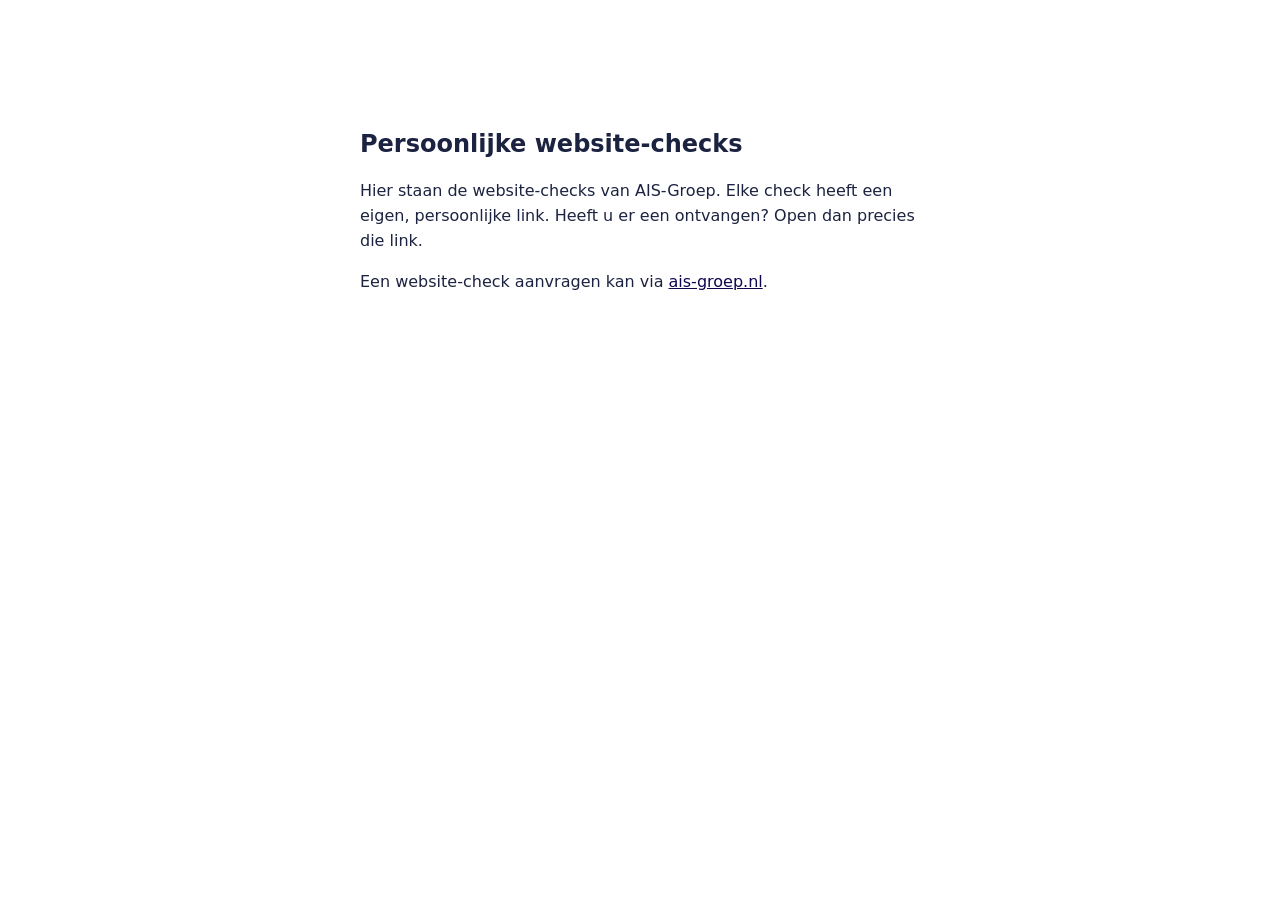
==== index.html @ 1b463dd6 "Rapportsite voor website-checks: versleutelde klantpagina's, alleen leesbaar met de persoonlijke lin" ====
<!doctype html>
<html lang="nl">
<head>
<meta charset="utf-8">
<meta name="viewport" content="width=device-width, initial-scale=1">
<meta name="robots" content="noindex, nofollow">
<title>Website-check · AIS-Groep</title>
<style>body { font-family: system-ui, -apple-system, sans-serif; color: #1C2340; background: #fff; } main { max-width: 560px; margin: 14vh auto; padding: 0 16px; line-height: 1.55; } a { color: #0D074F; }</style>
</head>
<body>
<main>
<h1 style="font-size:24px;margin:0 0 8px">Persoonlijke website-checks</h1>
<p>Hier staan de website-checks van AIS-Groep. Elke check heeft een eigen, persoonlijke link. Heeft u er een ontvangen? Open dan precies die link.</p>
<p>Een website-check aanvragen kan via <a href="https://www.ais-groep.nl/contact">ais-groep.nl</a>.</p>
</main>
</body>
</html>
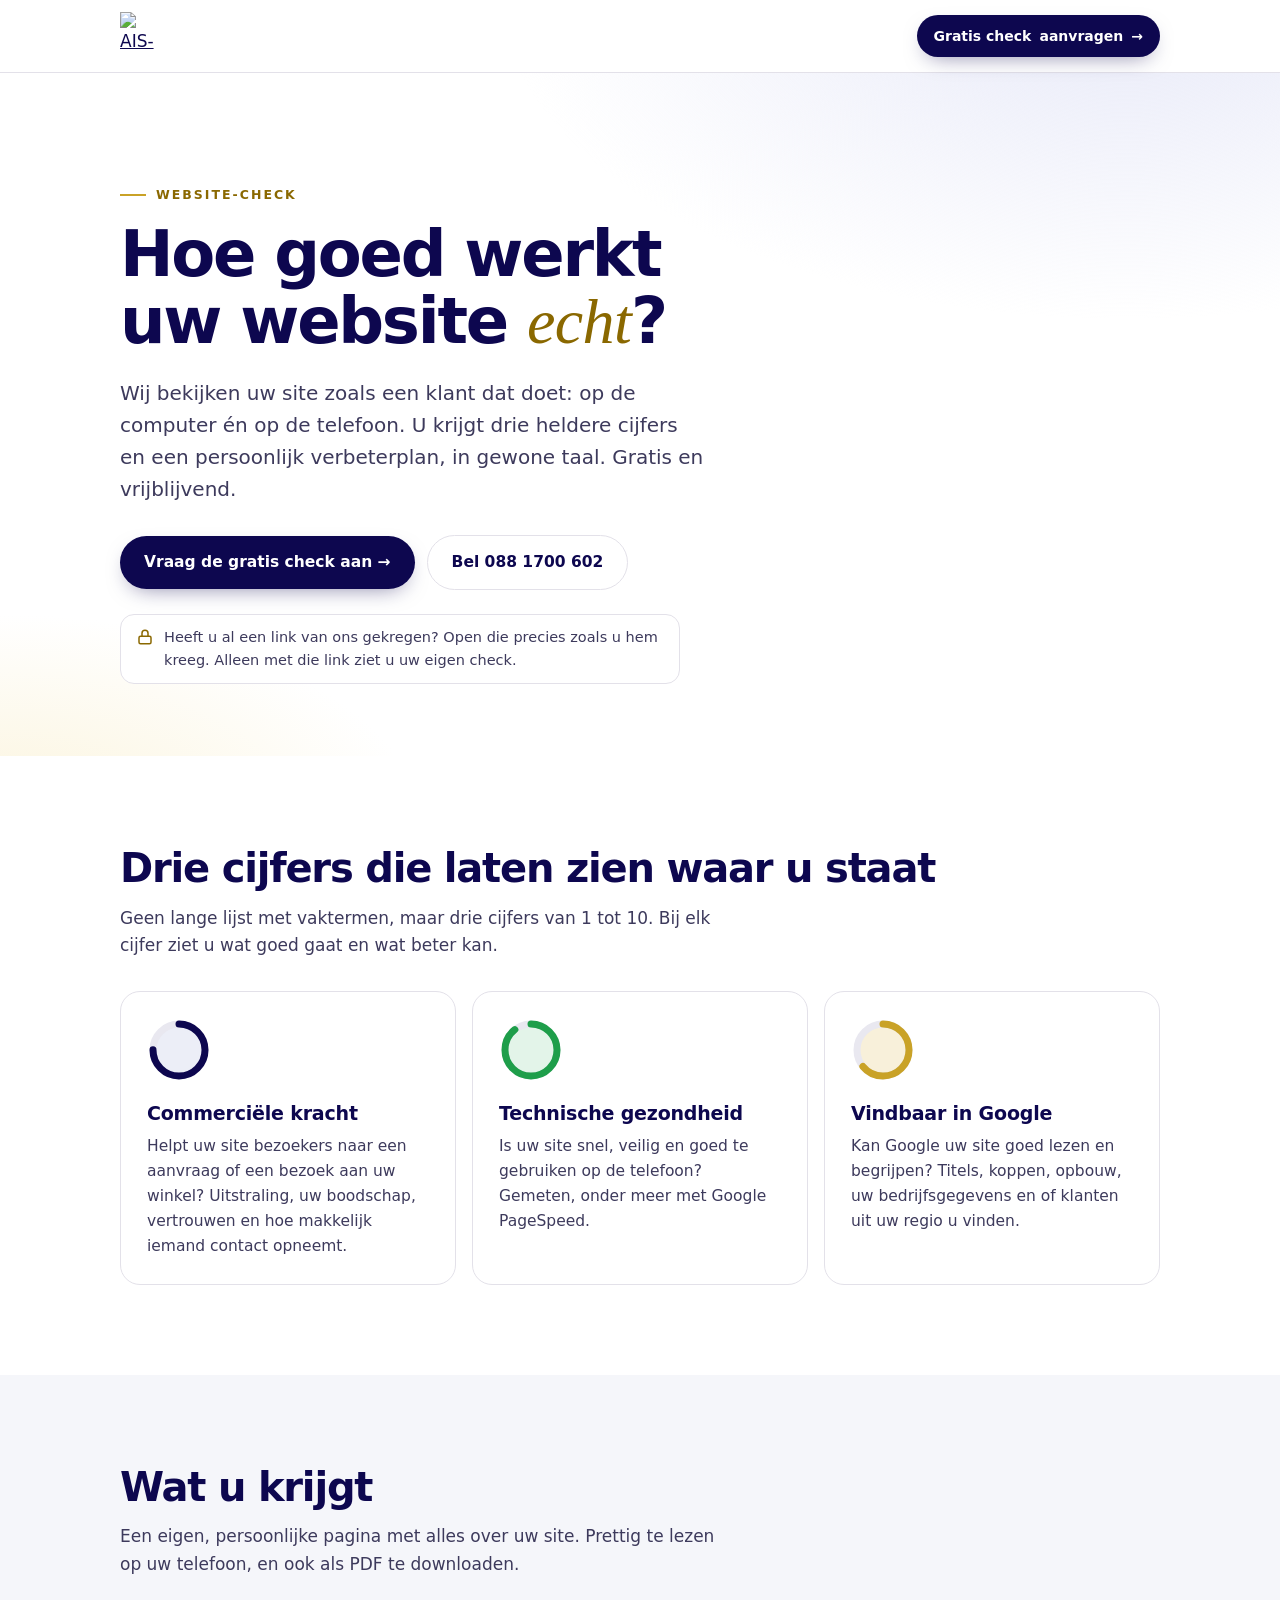
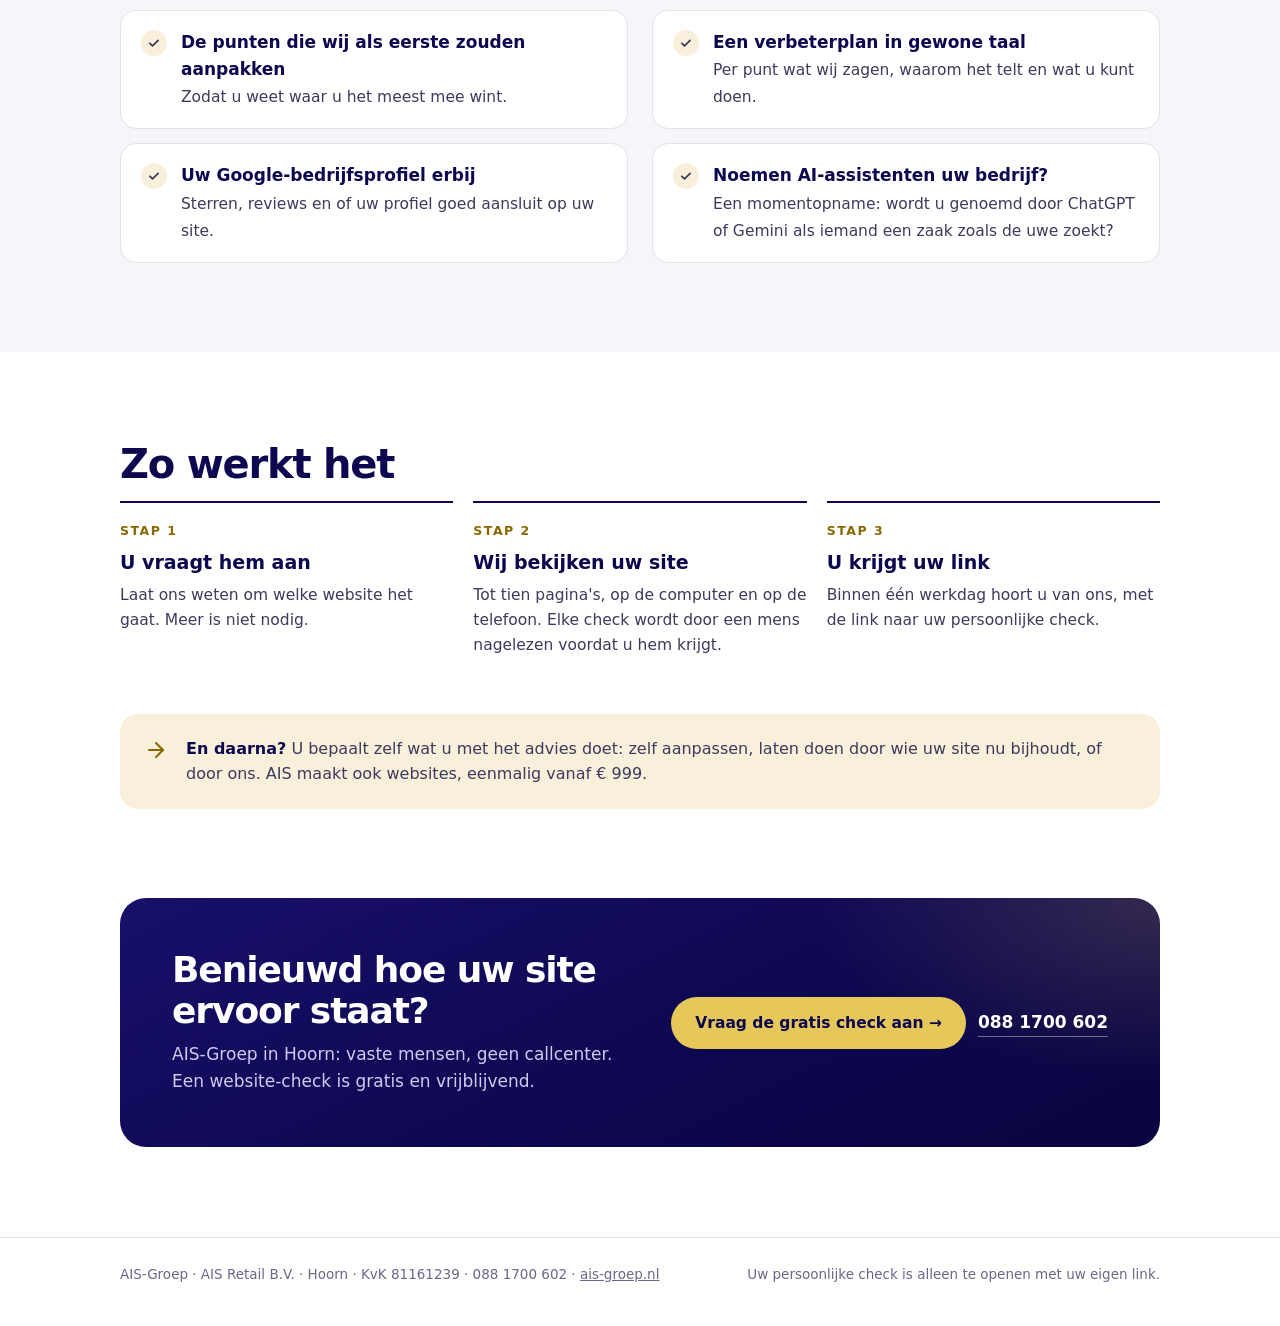
==== commit 8c0b85e1: "Klantpagina kijkt bij openen of hij offline is gehaald (intreklijst) Co-Authored-By: Claude Opus 5.5" ====
--- a/index.html
+++ b/index.html
@@ -4,14 +4,165 @@
 <meta charset="utf-8">
 <meta name="viewport" content="width=device-width, initial-scale=1">
 <meta name="robots" content="noindex, nofollow">
+<meta name="color-scheme" content="light">
 <title>Website-check · AIS-Groep</title>
-<style>body { font-family: system-ui, -apple-system, sans-serif; color: #1C2340; background: #fff; } main { max-width: 560px; margin: 14vh auto; padding: 0 16px; line-height: 1.55; } a { color: #0D074F; }</style>
+<meta name="description" content="Gratis website-check van AIS-Groep: drie heldere cijfers en een persoonlijk verbeterplan voor uw website.">
+<link rel="icon" href="/assets/ais-logo.png" type="image/png">
+<link rel="preload" href="/assets/onest-latin.woff2" as="font" type="font/woff2" crossorigin>
+<!-- Aanvraagknoppen wijzen nu naar de contactpagina van de huidige site. Staat de nieuwe AIS-site live, verander dan alle
+     links met class="aanvraag" naar https://www.ais-groep.nl/website-laten-maken/?check#contact-website (opent het formulier met de check gekozen). -->
+<style>
+@font-face { font-family: 'Onest'; src: url(/assets/onest-latin.woff2) format('woff2'); font-weight: 400 800; font-display: swap; }
+@font-face { font-family: 'Instrument Serif'; src: url(/assets/instrument-serif-italic-latin.woff2) format('woff2'); font-style: italic; font-weight: 400; font-display: swap; }
+:root { --navy: #0d074f; --navy-2: #17106a; --ink: #15123a; --ink-2: #3d3a5c; --muted: #6b6889; --line: #e3e1e9; --papier: #f5f6fa;
+  --goud: #c9a227; --goud-licht: #e6c85a; --goud-tekst: #8a6800; --goud-zacht: #f8f0da; --goed: #1e9e4a; --beter: #c98a00; }
+* { box-sizing: border-box; margin: 0; padding: 0; }
+html { -webkit-text-size-adjust: 100%; }
+body { font-family: 'Onest', system-ui, -apple-system, sans-serif; color: var(--ink); background: #fff; line-height: 1.6; font-size: 17px; -webkit-font-smoothing: antialiased; }
+a { color: var(--navy); }
+.wrap { max-width: 1080px; margin: 0 auto; padding: 0 20px; }
+header { position: sticky; top: 0; z-index: 5; background: rgba(255,255,255,.9); -webkit-backdrop-filter: blur(10px); backdrop-filter: blur(10px); border-bottom: 1px solid var(--line); }
+header .wrap { display: flex; align-items: center; justify-content: space-between; height: 72px; gap: 12px; }
+header img { height: 48px; width: auto; display: block; }
+.btn { display: inline-flex; align-items: center; gap: 8px; border-radius: 999px; padding: 14px 24px; font-weight: 650; font-size: 15.5px; text-decoration: none; transition: transform .2s ease, box-shadow .2s ease, background .2s ease; }
+.btn:hover { transform: translateY(-1px); }
+.btn-navy { background: var(--navy); color: #fff; box-shadow: 0 8px 22px -10px rgba(13,7,79,.55); }
+.btn-licht { background: #fff; color: var(--navy); border: 1px solid var(--line); }
+.btn-goud { background: var(--goud-licht); color: var(--navy); }
+header .btn { padding: 10px 17px; font-size: 14px; white-space: nowrap; }
+.hero { padding: clamp(56px, 9vw, 104px) 0 clamp(44px, 6vw, 72px); background: radial-gradient(900px 480px at 88% -90px, #e7e9f8, transparent 70%), radial-gradient(600px 300px at 0% 110%, #fbf4dc, transparent 70%); }
+.tag { display: inline-flex; align-items: center; gap: 10px; font-size: 12.5px; font-weight: 650; letter-spacing: .16em; text-transform: uppercase; color: var(--goud-tekst); margin-bottom: 16px; }
+.tag::before { content: ""; width: 26px; height: 2px; background: var(--goud); }
+h1 { font-size: clamp(38px, 6.2vw, 64px); line-height: 1.04; letter-spacing: -.035em; max-width: 14ch; font-weight: 750; color: var(--navy); }
+h1 em { font-family: 'Instrument Serif', Georgia, serif; font-style: italic; font-weight: 400; letter-spacing: -.01em; color: var(--goud-tekst); }
+.lead { font-size: clamp(17px, 2vw, 20px); color: var(--ink-2); max-width: 46ch; margin: 22px 0 30px; }
+.acties { display: flex; gap: 12px; flex-wrap: wrap; align-items: center; }
+.link-noot { margin-top: 24px; display: inline-flex; gap: 10px; align-items: flex-start; background: #fff; border: 1px solid var(--line); border-radius: 14px; padding: 11px 15px; font-size: 14.5px; color: var(--ink-2); max-width: 560px; }
+.link-noot svg { flex: none; width: 18px; height: 18px; margin-top: 2px; color: var(--goud-tekst); }
+section { padding: clamp(52px, 7vw, 92px) 0; }
+h2 { font-size: clamp(28px, 4vw, 40px); letter-spacing: -.03em; line-height: 1.12; margin-bottom: 14px; color: var(--navy); font-weight: 720; }
+.sub { color: var(--ink-2); max-width: 56ch; margin-bottom: 32px; }
+.drie { display: grid; grid-template-columns: repeat(3, 1fr); gap: 16px; }
+.cijfer { border: 1px solid var(--line); border-radius: 20px; padding: 26px; background: #fff; }
+.cijfer svg { width: 64px; height: 64px; display: block; margin-bottom: 16px; }
+.cijfer h3 { font-size: 19px; letter-spacing: -.01em; margin-bottom: 6px; color: var(--navy); }
+.cijfer p { color: var(--ink-2); font-size: 15.5px; }
+.papier { background: var(--papier); }
+.krijg { display: grid; grid-template-columns: 1fr 1fr; gap: 14px 24px; list-style: none; }
+.krijg li { display: flex; gap: 14px; align-items: flex-start; background: #fff; border-radius: 16px; padding: 18px 20px; border: 1px solid var(--line); }
+.krijg li b { display: block; color: var(--navy); }
+.krijg li span { color: var(--ink-2); font-size: 15.5px; }
+.vink { flex: none; width: 26px; height: 26px; border-radius: 50%; background: var(--goud-zacht); color: var(--goud-tekst); display: grid; place-items: center; margin-top: 1px; }
+.vink svg { width: 14px; height: 14px; }
+.stappen { display: grid; grid-template-columns: repeat(3, 1fr); gap: 20px; }
+.stap { border-top: 2px solid var(--navy); padding-top: 18px; }
+.stap small { display: block; font-size: 12.5px; font-weight: 650; letter-spacing: .12em; color: var(--goud-tekst); text-transform: uppercase; margin-bottom: 6px; }
+.stap h3 { font-size: 19px; margin-bottom: 6px; color: var(--navy); }
+.stap p { color: var(--ink-2); font-size: 15.5px; }
+.daarna { margin-top: clamp(36px, 5vw, 56px); display: flex; gap: 18px; align-items: flex-start; padding: 22px 24px; border-radius: 18px; background: var(--goud-zacht); color: var(--ink-2); font-size: 16px; }
+.daarna b { color: var(--navy); }
+.daarna svg { flex: none; width: 24px; height: 24px; color: var(--goud-tekst); margin-top: 2px; }
+.slot { display: flex; gap: 26px; align-items: center; justify-content: space-between; background: radial-gradient(500px 260px at 100% 0%, rgba(230,200,90,.18), transparent 70%), linear-gradient(155deg, var(--navy-2), var(--navy) 60%, #0a053f); color: #fff; border-radius: 26px; padding: clamp(28px, 4.5vw, 52px); }
+.slot h2 { color: #fff; font-size: clamp(26px, 3.4vw, 36px); margin-bottom: 10px; }
+.slot p { color: #cfcbef; max-width: 52ch; }
+.slot .acties { flex: none; }
+.slot a.tel { color: #fff; font-weight: 600; text-decoration: none; border-bottom: 1px solid rgba(255,255,255,.4); }
+footer { border-top: 1px solid var(--line); padding: 26px 0 40px; font-size: 13.5px; color: var(--muted); }
+footer .wrap { display: flex; justify-content: space-between; gap: 12px; flex-wrap: wrap; }
+footer a { color: var(--muted); }
+@media (max-width: 860px) {
+  .slot { flex-direction: column; align-items: flex-start; }
+}
+@media (max-width: 760px) {
+  body { font-size: 16px; }
+  .drie, .stappen, .krijg { grid-template-columns: 1fr; }
+  header .wrap { height: 64px; }
+  header img { height: 40px; }
+  header .btn span { display: none; }
+  header .btn { padding: 9px 14px; font-size: 13.5px; }
+  .daarna { flex-direction: column; gap: 10px; }
+}
+@media (prefers-reduced-motion: reduce) { .btn { transition: none; } .btn:hover { transform: none; } }
+</style>
 </head>
 <body>
+<header><div class="wrap">
+  <a href="https://www.ais-groep.nl/"><img src="/assets/ais-logo.png" alt="AIS-Groep" width="283" height="283"></a>
+  <a class="btn btn-navy aanvraag" href="https://www.ais-groep.nl/contact">Gratis check<span> aanvragen</span> →</a>
+</div></header>
+
 <main>
-<h1 style="font-size:24px;margin:0 0 8px">Persoonlijke website-checks</h1>
-<p>Hier staan de website-checks van AIS-Groep. Elke check heeft een eigen, persoonlijke link. Heeft u er een ontvangen? Open dan precies die link.</p>
-<p>Een website-check aanvragen kan via <a href="https://www.ais-groep.nl/contact">ais-groep.nl</a>.</p>
+  <div class="hero"><div class="wrap">
+    <span class="tag">Website-check</span>
+    <h1>Hoe goed werkt uw website <em>echt</em>?</h1>
+    <p class="lead">Wij bekijken uw site zoals een klant dat doet: op de computer én op de telefoon. U krijgt drie heldere cijfers en een persoonlijk verbeterplan, in gewone taal. Gratis en vrijblijvend.</p>
+    <div class="acties">
+      <a class="btn btn-navy aanvraag" href="https://www.ais-groep.nl/contact">Vraag de gratis check aan →</a>
+      <a class="btn btn-licht" href="tel:+31881700602">Bel 088 1700 602</a>
+    </div>
+    <p class="link-noot"><svg viewBox="0 0 24 24" fill="none" stroke="currentColor" stroke-width="2" stroke-linecap="round" stroke-linejoin="round" aria-hidden="true"><rect x="4" y="11" width="16" height="10" rx="2"/><path d="M8 11V7a4 4 0 0 1 8 0v4"/></svg><span>Heeft u al een link van ons gekregen? Open die precies zoals u hem kreeg. Alleen met die link ziet u uw eigen check.</span></p>
+  </div></div>
+
+  <section><div class="wrap">
+    <h2>Drie cijfers die laten zien waar u staat</h2>
+    <p class="sub">Geen lange lijst met vaktermen, maar drie cijfers van 1 tot 10. Bij elk cijfer ziet u wat goed gaat en wat beter kan.</p>
+    <div class="drie">
+      <div class="cijfer">
+        <svg viewBox="0 0 64 64" aria-hidden="true"><circle cx="32" cy="32" r="26" fill="#eceef7" stroke="#e9e8f0" stroke-width="7"/><circle cx="32" cy="32" r="26" fill="none" stroke="#0d074f" stroke-width="7" stroke-linecap="round" stroke-dasharray="122 164" transform="rotate(-90 32 32)"/></svg>
+        <h3>Commerciële kracht</h3>
+        <p>Helpt uw site bezoekers naar een aanvraag of een bezoek aan uw winkel? Uitstraling, uw boodschap, vertrouwen en hoe makkelijk iemand contact opneemt.</p>
+      </div>
+      <div class="cijfer">
+        <svg viewBox="0 0 64 64" aria-hidden="true"><circle cx="32" cy="32" r="26" fill="#e3f4e9" stroke="#e9e8f0" stroke-width="7"/><circle cx="32" cy="32" r="26" fill="none" stroke="#1e9e4a" stroke-width="7" stroke-linecap="round" stroke-dasharray="145 164" transform="rotate(-90 32 32)"/></svg>
+        <h3>Technische gezondheid</h3>
+        <p>Is uw site snel, veilig en goed te gebruiken op de telefoon? Gemeten, onder meer met Google PageSpeed.</p>
+      </div>
+      <div class="cijfer">
+        <svg viewBox="0 0 64 64" aria-hidden="true"><circle cx="32" cy="32" r="26" fill="#f8f0da" stroke="#e9e8f0" stroke-width="7"/><circle cx="32" cy="32" r="26" fill="none" stroke="#c9a227" stroke-width="7" stroke-linecap="round" stroke-dasharray="104 164" transform="rotate(-90 32 32)"/></svg>
+        <h3>Vindbaar in Google</h3>
+        <p>Kan Google uw site goed lezen en begrijpen? Titels, koppen, opbouw, uw bedrijfsgegevens en of klanten uit uw regio u vinden.</p>
+      </div>
+    </div>
+  </div></section>
+
+  <section class="papier"><div class="wrap">
+    <h2>Wat u krijgt</h2>
+    <p class="sub">Een eigen, persoonlijke pagina met alles over uw site. Prettig te lezen op uw telefoon, en ook als PDF te downloaden.</p>
+    <ul class="krijg">
+      <li><span class="vink"><svg viewBox="0 0 24 24" fill="none" stroke="currentColor" stroke-width="3" stroke-linecap="round" stroke-linejoin="round" aria-hidden="true"><path d="M5 12.5l4.5 4.5L19 7.5"/></svg></span><div><b>De punten die wij als eerste zouden aanpakken</b><span>Zodat u weet waar u het meest mee wint.</span></div></li>
+      <li><span class="vink"><svg viewBox="0 0 24 24" fill="none" stroke="currentColor" stroke-width="3" stroke-linecap="round" stroke-linejoin="round" aria-hidden="true"><path d="M5 12.5l4.5 4.5L19 7.5"/></svg></span><div><b>Een verbeterplan in gewone taal</b><span>Per punt wat wij zagen, waarom het telt en wat u kunt doen.</span></div></li>
+      <li><span class="vink"><svg viewBox="0 0 24 24" fill="none" stroke="currentColor" stroke-width="3" stroke-linecap="round" stroke-linejoin="round" aria-hidden="true"><path d="M5 12.5l4.5 4.5L19 7.5"/></svg></span><div><b>Uw Google-bedrijfsprofiel erbij</b><span>Sterren, reviews en of uw profiel goed aansluit op uw site.</span></div></li>
+      <li><span class="vink"><svg viewBox="0 0 24 24" fill="none" stroke="currentColor" stroke-width="3" stroke-linecap="round" stroke-linejoin="round" aria-hidden="true"><path d="M5 12.5l4.5 4.5L19 7.5"/></svg></span><div><b>Noemen AI-assistenten uw bedrijf?</b><span>Een momentopname: wordt u genoemd door ChatGPT of Gemini als iemand een zaak zoals de uwe zoekt?</span></div></li>
+    </ul>
+  </div></section>
+
+  <section><div class="wrap">
+    <h2>Zo werkt het</h2>
+    <div class="stappen">
+      <div class="stap"><small>Stap 1</small><h3>U vraagt hem aan</h3><p>Laat ons weten om welke website het gaat. Meer is niet nodig.</p></div>
+      <div class="stap"><small>Stap 2</small><h3>Wij bekijken uw site</h3><p>Tot tien pagina's, op de computer en op de telefoon. Elke check wordt door een mens nagelezen voordat u hem krijgt.</p></div>
+      <div class="stap"><small>Stap 3</small><h3>U krijgt uw link</h3><p>Binnen één werkdag hoort u van ons, met de link naar uw persoonlijke check.</p></div>
+    </div>
+    <p class="daarna"><svg viewBox="0 0 24 24" fill="none" stroke="currentColor" stroke-width="2" stroke-linecap="round" stroke-linejoin="round" aria-hidden="true"><path d="M5 12h14"/><path d="m12 5 7 7-7 7"/></svg><span><b>En daarna?</b> U bepaalt zelf wat u met het advies doet: zelf aanpassen, laten doen door wie uw site nu bijhoudt, of door ons. AIS maakt ook websites, eenmalig vanaf € 999.</span></p>
+  </div></section>
+
+  <section style="padding-top:0"><div class="wrap">
+    <div class="slot">
+      <div>
+        <h2>Benieuwd hoe uw site ervoor staat?</h2>
+        <p>AIS-Groep in Hoorn: vaste mensen, geen callcenter. Een website-check is gratis en vrijblijvend.</p>
+      </div>
+      <div class="acties">
+        <a class="btn btn-goud aanvraag" href="https://www.ais-groep.nl/contact">Vraag de gratis check aan →</a>
+        <a class="tel" href="tel:+31881700602">088 1700 602</a>
+      </div>
+    </div>
+  </div></section>
 </main>
+
+<footer><div class="wrap">
+  <span>AIS-Groep · AIS Retail B.V. · Hoorn · KvK 81161239 · 088 1700 602 · <a href="https://www.ais-groep.nl/">ais-groep.nl</a></span>
+  <span>Uw persoonlijke check is alleen te openen met uw eigen link.</span>
+</div></footer>
 </body>
 </html>
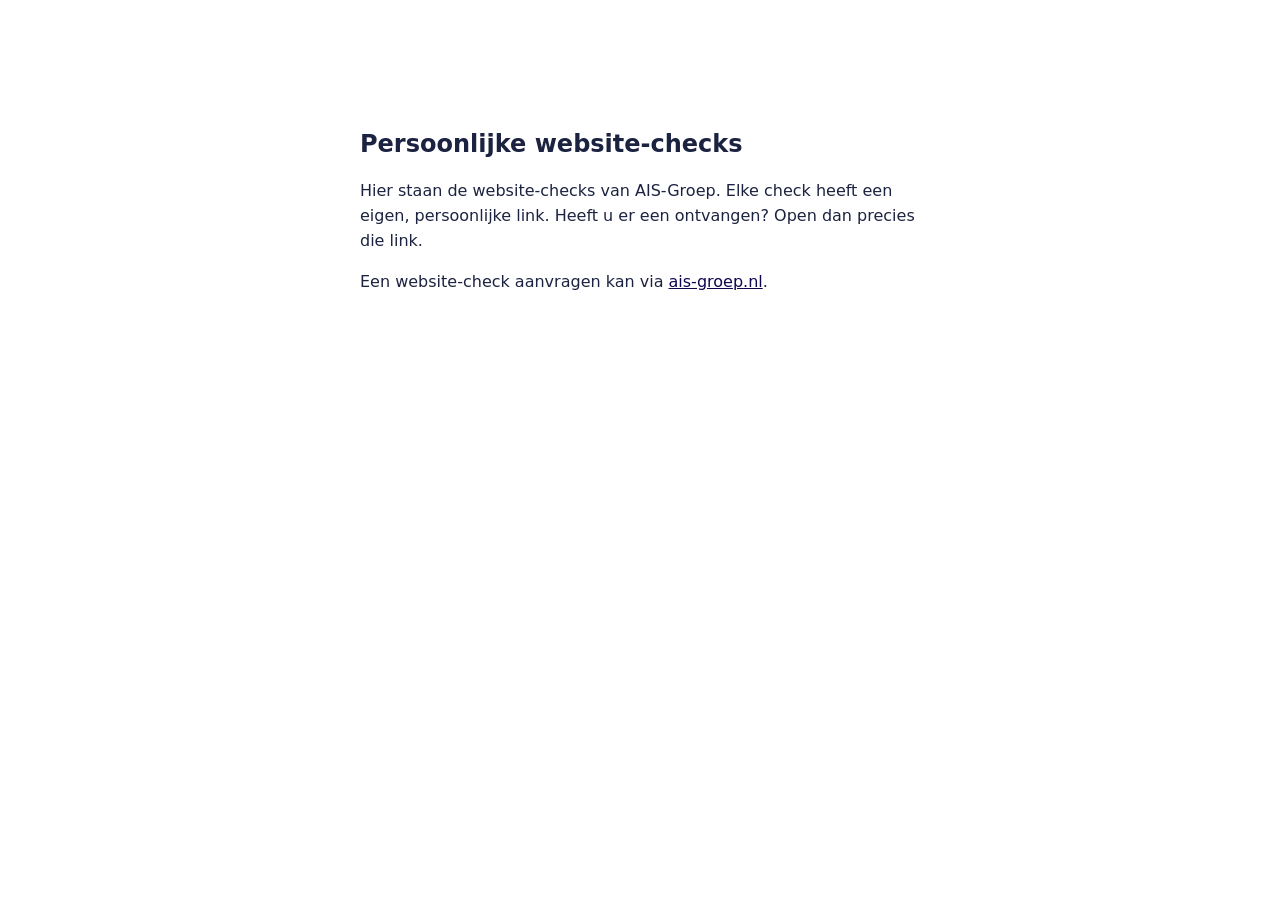
==== commit bbd7f81b: "Beginpagina terug naar de vorige versie: de nieuwe wacht nog op akkoord en was per ongeluk meegekome" ====
--- a/index.html
+++ b/index.html
@@ -4,165 +4,14 @@
 <meta charset="utf-8">
 <meta name="viewport" content="width=device-width, initial-scale=1">
 <meta name="robots" content="noindex, nofollow">
-<meta name="color-scheme" content="light">
 <title>Website-check · AIS-Groep</title>
-<meta name="description" content="Gratis website-check van AIS-Groep: drie heldere cijfers en een persoonlijk verbeterplan voor uw website.">
-<link rel="icon" href="/assets/ais-logo.png" type="image/png">
-<link rel="preload" href="/assets/onest-latin.woff2" as="font" type="font/woff2" crossorigin>
-<!-- Aanvraagknoppen wijzen nu naar de contactpagina van de huidige site. Staat de nieuwe AIS-site live, verander dan alle
-     links met class="aanvraag" naar https://www.ais-groep.nl/website-laten-maken/?check#contact-website (opent het formulier met de check gekozen). -->
-<style>
-@font-face { font-family: 'Onest'; src: url(/assets/onest-latin.woff2) format('woff2'); font-weight: 400 800; font-display: swap; }
-@font-face { font-family: 'Instrument Serif'; src: url(/assets/instrument-serif-italic-latin.woff2) format('woff2'); font-style: italic; font-weight: 400; font-display: swap; }
-:root { --navy: #0d074f; --navy-2: #17106a; --ink: #15123a; --ink-2: #3d3a5c; --muted: #6b6889; --line: #e3e1e9; --papier: #f5f6fa;
-  --goud: #c9a227; --goud-licht: #e6c85a; --goud-tekst: #8a6800; --goud-zacht: #f8f0da; --goed: #1e9e4a; --beter: #c98a00; }
-* { box-sizing: border-box; margin: 0; padding: 0; }
-html { -webkit-text-size-adjust: 100%; }
-body { font-family: 'Onest', system-ui, -apple-system, sans-serif; color: var(--ink); background: #fff; line-height: 1.6; font-size: 17px; -webkit-font-smoothing: antialiased; }
-a { color: var(--navy); }
-.wrap { max-width: 1080px; margin: 0 auto; padding: 0 20px; }
-header { position: sticky; top: 0; z-index: 5; background: rgba(255,255,255,.9); -webkit-backdrop-filter: blur(10px); backdrop-filter: blur(10px); border-bottom: 1px solid var(--line); }
-header .wrap { display: flex; align-items: center; justify-content: space-between; height: 72px; gap: 12px; }
-header img { height: 48px; width: auto; display: block; }
-.btn { display: inline-flex; align-items: center; gap: 8px; border-radius: 999px; padding: 14px 24px; font-weight: 650; font-size: 15.5px; text-decoration: none; transition: transform .2s ease, box-shadow .2s ease, background .2s ease; }
-.btn:hover { transform: translateY(-1px); }
-.btn-navy { background: var(--navy); color: #fff; box-shadow: 0 8px 22px -10px rgba(13,7,79,.55); }
-.btn-licht { background: #fff; color: var(--navy); border: 1px solid var(--line); }
-.btn-goud { background: var(--goud-licht); color: var(--navy); }
-header .btn { padding: 10px 17px; font-size: 14px; white-space: nowrap; }
-.hero { padding: clamp(56px, 9vw, 104px) 0 clamp(44px, 6vw, 72px); background: radial-gradient(900px 480px at 88% -90px, #e7e9f8, transparent 70%), radial-gradient(600px 300px at 0% 110%, #fbf4dc, transparent 70%); }
-.tag { display: inline-flex; align-items: center; gap: 10px; font-size: 12.5px; font-weight: 650; letter-spacing: .16em; text-transform: uppercase; color: var(--goud-tekst); margin-bottom: 16px; }
-.tag::before { content: ""; width: 26px; height: 2px; background: var(--goud); }
-h1 { font-size: clamp(38px, 6.2vw, 64px); line-height: 1.04; letter-spacing: -.035em; max-width: 14ch; font-weight: 750; color: var(--navy); }
-h1 em { font-family: 'Instrument Serif', Georgia, serif; font-style: italic; font-weight: 400; letter-spacing: -.01em; color: var(--goud-tekst); }
-.lead { font-size: clamp(17px, 2vw, 20px); color: var(--ink-2); max-width: 46ch; margin: 22px 0 30px; }
-.acties { display: flex; gap: 12px; flex-wrap: wrap; align-items: center; }
-.link-noot { margin-top: 24px; display: inline-flex; gap: 10px; align-items: flex-start; background: #fff; border: 1px solid var(--line); border-radius: 14px; padding: 11px 15px; font-size: 14.5px; color: var(--ink-2); max-width: 560px; }
-.link-noot svg { flex: none; width: 18px; height: 18px; margin-top: 2px; color: var(--goud-tekst); }
-section { padding: clamp(52px, 7vw, 92px) 0; }
-h2 { font-size: clamp(28px, 4vw, 40px); letter-spacing: -.03em; line-height: 1.12; margin-bottom: 14px; color: var(--navy); font-weight: 720; }
-.sub { color: var(--ink-2); max-width: 56ch; margin-bottom: 32px; }
-.drie { display: grid; grid-template-columns: repeat(3, 1fr); gap: 16px; }
-.cijfer { border: 1px solid var(--line); border-radius: 20px; padding: 26px; background: #fff; }
-.cijfer svg { width: 64px; height: 64px; display: block; margin-bottom: 16px; }
-.cijfer h3 { font-size: 19px; letter-spacing: -.01em; margin-bottom: 6px; color: var(--navy); }
-.cijfer p { color: var(--ink-2); font-size: 15.5px; }
-.papier { background: var(--papier); }
-.krijg { display: grid; grid-template-columns: 1fr 1fr; gap: 14px 24px; list-style: none; }
-.krijg li { display: flex; gap: 14px; align-items: flex-start; background: #fff; border-radius: 16px; padding: 18px 20px; border: 1px solid var(--line); }
-.krijg li b { display: block; color: var(--navy); }
-.krijg li span { color: var(--ink-2); font-size: 15.5px; }
-.vink { flex: none; width: 26px; height: 26px; border-radius: 50%; background: var(--goud-zacht); color: var(--goud-tekst); display: grid; place-items: center; margin-top: 1px; }
-.vink svg { width: 14px; height: 14px; }
-.stappen { display: grid; grid-template-columns: repeat(3, 1fr); gap: 20px; }
-.stap { border-top: 2px solid var(--navy); padding-top: 18px; }
-.stap small { display: block; font-size: 12.5px; font-weight: 650; letter-spacing: .12em; color: var(--goud-tekst); text-transform: uppercase; margin-bottom: 6px; }
-.stap h3 { font-size: 19px; margin-bottom: 6px; color: var(--navy); }
-.stap p { color: var(--ink-2); font-size: 15.5px; }
-.daarna { margin-top: clamp(36px, 5vw, 56px); display: flex; gap: 18px; align-items: flex-start; padding: 22px 24px; border-radius: 18px; background: var(--goud-zacht); color: var(--ink-2); font-size: 16px; }
-.daarna b { color: var(--navy); }
-.daarna svg { flex: none; width: 24px; height: 24px; color: var(--goud-tekst); margin-top: 2px; }
-.slot { display: flex; gap: 26px; align-items: center; justify-content: space-between; background: radial-gradient(500px 260px at 100% 0%, rgba(230,200,90,.18), transparent 70%), linear-gradient(155deg, var(--navy-2), var(--navy) 60%, #0a053f); color: #fff; border-radius: 26px; padding: clamp(28px, 4.5vw, 52px); }
-.slot h2 { color: #fff; font-size: clamp(26px, 3.4vw, 36px); margin-bottom: 10px; }
-.slot p { color: #cfcbef; max-width: 52ch; }
-.slot .acties { flex: none; }
-.slot a.tel { color: #fff; font-weight: 600; text-decoration: none; border-bottom: 1px solid rgba(255,255,255,.4); }
-footer { border-top: 1px solid var(--line); padding: 26px 0 40px; font-size: 13.5px; color: var(--muted); }
-footer .wrap { display: flex; justify-content: space-between; gap: 12px; flex-wrap: wrap; }
-footer a { color: var(--muted); }
-@media (max-width: 860px) {
-  .slot { flex-direction: column; align-items: flex-start; }
-}
-@media (max-width: 760px) {
-  body { font-size: 16px; }
-  .drie, .stappen, .krijg { grid-template-columns: 1fr; }
-  header .wrap { height: 64px; }
-  header img { height: 40px; }
-  header .btn span { display: none; }
-  header .btn { padding: 9px 14px; font-size: 13.5px; }
-  .daarna { flex-direction: column; gap: 10px; }
-}
-@media (prefers-reduced-motion: reduce) { .btn { transition: none; } .btn:hover { transform: none; } }
-</style>
+<style>body { font-family: system-ui, -apple-system, sans-serif; color: #1C2340; background: #fff; } main { max-width: 560px; margin: 14vh auto; padding: 0 16px; line-height: 1.55; } a { color: #0D074F; }</style>
 </head>
 <body>
-<header><div class="wrap">
-  <a href="https://www.ais-groep.nl/"><img src="/assets/ais-logo.png" alt="AIS-Groep" width="283" height="283"></a>
-  <a class="btn btn-navy aanvraag" href="https://www.ais-groep.nl/contact">Gratis check<span> aanvragen</span> →</a>
-</div></header>
-
 <main>
-  <div class="hero"><div class="wrap">
-    <span class="tag">Website-check</span>
-    <h1>Hoe goed werkt uw website <em>echt</em>?</h1>
-    <p class="lead">Wij bekijken uw site zoals een klant dat doet: op de computer én op de telefoon. U krijgt drie heldere cijfers en een persoonlijk verbeterplan, in gewone taal. Gratis en vrijblijvend.</p>
-    <div class="acties">
-      <a class="btn btn-navy aanvraag" href="https://www.ais-groep.nl/contact">Vraag de gratis check aan →</a>
-      <a class="btn btn-licht" href="tel:+31881700602">Bel 088 1700 602</a>
-    </div>
-    <p class="link-noot"><svg viewBox="0 0 24 24" fill="none" stroke="currentColor" stroke-width="2" stroke-linecap="round" stroke-linejoin="round" aria-hidden="true"><rect x="4" y="11" width="16" height="10" rx="2"/><path d="M8 11V7a4 4 0 0 1 8 0v4"/></svg><span>Heeft u al een link van ons gekregen? Open die precies zoals u hem kreeg. Alleen met die link ziet u uw eigen check.</span></p>
-  </div></div>
-
-  <section><div class="wrap">
-    <h2>Drie cijfers die laten zien waar u staat</h2>
-    <p class="sub">Geen lange lijst met vaktermen, maar drie cijfers van 1 tot 10. Bij elk cijfer ziet u wat goed gaat en wat beter kan.</p>
-    <div class="drie">
-      <div class="cijfer">
-        <svg viewBox="0 0 64 64" aria-hidden="true"><circle cx="32" cy="32" r="26" fill="#eceef7" stroke="#e9e8f0" stroke-width="7"/><circle cx="32" cy="32" r="26" fill="none" stroke="#0d074f" stroke-width="7" stroke-linecap="round" stroke-dasharray="122 164" transform="rotate(-90 32 32)"/></svg>
-        <h3>Commerciële kracht</h3>
-        <p>Helpt uw site bezoekers naar een aanvraag of een bezoek aan uw winkel? Uitstraling, uw boodschap, vertrouwen en hoe makkelijk iemand contact opneemt.</p>
-      </div>
-      <div class="cijfer">
-        <svg viewBox="0 0 64 64" aria-hidden="true"><circle cx="32" cy="32" r="26" fill="#e3f4e9" stroke="#e9e8f0" stroke-width="7"/><circle cx="32" cy="32" r="26" fill="none" stroke="#1e9e4a" stroke-width="7" stroke-linecap="round" stroke-dasharray="145 164" transform="rotate(-90 32 32)"/></svg>
-        <h3>Technische gezondheid</h3>
-        <p>Is uw site snel, veilig en goed te gebruiken op de telefoon? Gemeten, onder meer met Google PageSpeed.</p>
-      </div>
-      <div class="cijfer">
-        <svg viewBox="0 0 64 64" aria-hidden="true"><circle cx="32" cy="32" r="26" fill="#f8f0da" stroke="#e9e8f0" stroke-width="7"/><circle cx="32" cy="32" r="26" fill="none" stroke="#c9a227" stroke-width="7" stroke-linecap="round" stroke-dasharray="104 164" transform="rotate(-90 32 32)"/></svg>
-        <h3>Vindbaar in Google</h3>
-        <p>Kan Google uw site goed lezen en begrijpen? Titels, koppen, opbouw, uw bedrijfsgegevens en of klanten uit uw regio u vinden.</p>
-      </div>
-    </div>
-  </div></section>
-
-  <section class="papier"><div class="wrap">
-    <h2>Wat u krijgt</h2>
-    <p class="sub">Een eigen, persoonlijke pagina met alles over uw site. Prettig te lezen op uw telefoon, en ook als PDF te downloaden.</p>
-    <ul class="krijg">
-      <li><span class="vink"><svg viewBox="0 0 24 24" fill="none" stroke="currentColor" stroke-width="3" stroke-linecap="round" stroke-linejoin="round" aria-hidden="true"><path d="M5 12.5l4.5 4.5L19 7.5"/></svg></span><div><b>De punten die wij als eerste zouden aanpakken</b><span>Zodat u weet waar u het meest mee wint.</span></div></li>
-      <li><span class="vink"><svg viewBox="0 0 24 24" fill="none" stroke="currentColor" stroke-width="3" stroke-linecap="round" stroke-linejoin="round" aria-hidden="true"><path d="M5 12.5l4.5 4.5L19 7.5"/></svg></span><div><b>Een verbeterplan in gewone taal</b><span>Per punt wat wij zagen, waarom het telt en wat u kunt doen.</span></div></li>
-      <li><span class="vink"><svg viewBox="0 0 24 24" fill="none" stroke="currentColor" stroke-width="3" stroke-linecap="round" stroke-linejoin="round" aria-hidden="true"><path d="M5 12.5l4.5 4.5L19 7.5"/></svg></span><div><b>Uw Google-bedrijfsprofiel erbij</b><span>Sterren, reviews en of uw profiel goed aansluit op uw site.</span></div></li>
-      <li><span class="vink"><svg viewBox="0 0 24 24" fill="none" stroke="currentColor" stroke-width="3" stroke-linecap="round" stroke-linejoin="round" aria-hidden="true"><path d="M5 12.5l4.5 4.5L19 7.5"/></svg></span><div><b>Noemen AI-assistenten uw bedrijf?</b><span>Een momentopname: wordt u genoemd door ChatGPT of Gemini als iemand een zaak zoals de uwe zoekt?</span></div></li>
-    </ul>
-  </div></section>
-
-  <section><div class="wrap">
-    <h2>Zo werkt het</h2>
-    <div class="stappen">
-      <div class="stap"><small>Stap 1</small><h3>U vraagt hem aan</h3><p>Laat ons weten om welke website het gaat. Meer is niet nodig.</p></div>
-      <div class="stap"><small>Stap 2</small><h3>Wij bekijken uw site</h3><p>Tot tien pagina's, op de computer en op de telefoon. Elke check wordt door een mens nagelezen voordat u hem krijgt.</p></div>
-      <div class="stap"><small>Stap 3</small><h3>U krijgt uw link</h3><p>Binnen één werkdag hoort u van ons, met de link naar uw persoonlijke check.</p></div>
-    </div>
-    <p class="daarna"><svg viewBox="0 0 24 24" fill="none" stroke="currentColor" stroke-width="2" stroke-linecap="round" stroke-linejoin="round" aria-hidden="true"><path d="M5 12h14"/><path d="m12 5 7 7-7 7"/></svg><span><b>En daarna?</b> U bepaalt zelf wat u met het advies doet: zelf aanpassen, laten doen door wie uw site nu bijhoudt, of door ons. AIS maakt ook websites, eenmalig vanaf € 999.</span></p>
-  </div></section>
-
-  <section style="padding-top:0"><div class="wrap">
-    <div class="slot">
-      <div>
-        <h2>Benieuwd hoe uw site ervoor staat?</h2>
-        <p>AIS-Groep in Hoorn: vaste mensen, geen callcenter. Een website-check is gratis en vrijblijvend.</p>
-      </div>
-      <div class="acties">
-        <a class="btn btn-goud aanvraag" href="https://www.ais-groep.nl/contact">Vraag de gratis check aan →</a>
-        <a class="tel" href="tel:+31881700602">088 1700 602</a>
-      </div>
-    </div>
-  </div></section>
+<h1 style="font-size:24px;margin:0 0 8px">Persoonlijke website-checks</h1>
+<p>Hier staan de website-checks van AIS-Groep. Elke check heeft een eigen, persoonlijke link. Heeft u er een ontvangen? Open dan precies die link.</p>
+<p>Een website-check aanvragen kan via <a href="https://www.ais-groep.nl/contact">ais-groep.nl</a>.</p>
 </main>
-
-<footer><div class="wrap">
-  <span>AIS-Groep · AIS Retail B.V. · Hoorn · KvK 81161239 · 088 1700 602 · <a href="https://www.ais-groep.nl/">ais-groep.nl</a></span>
-  <span>Uw persoonlijke check is alleen te openen met uw eigen link.</span>
-</div></footer>
 </body>
 </html>
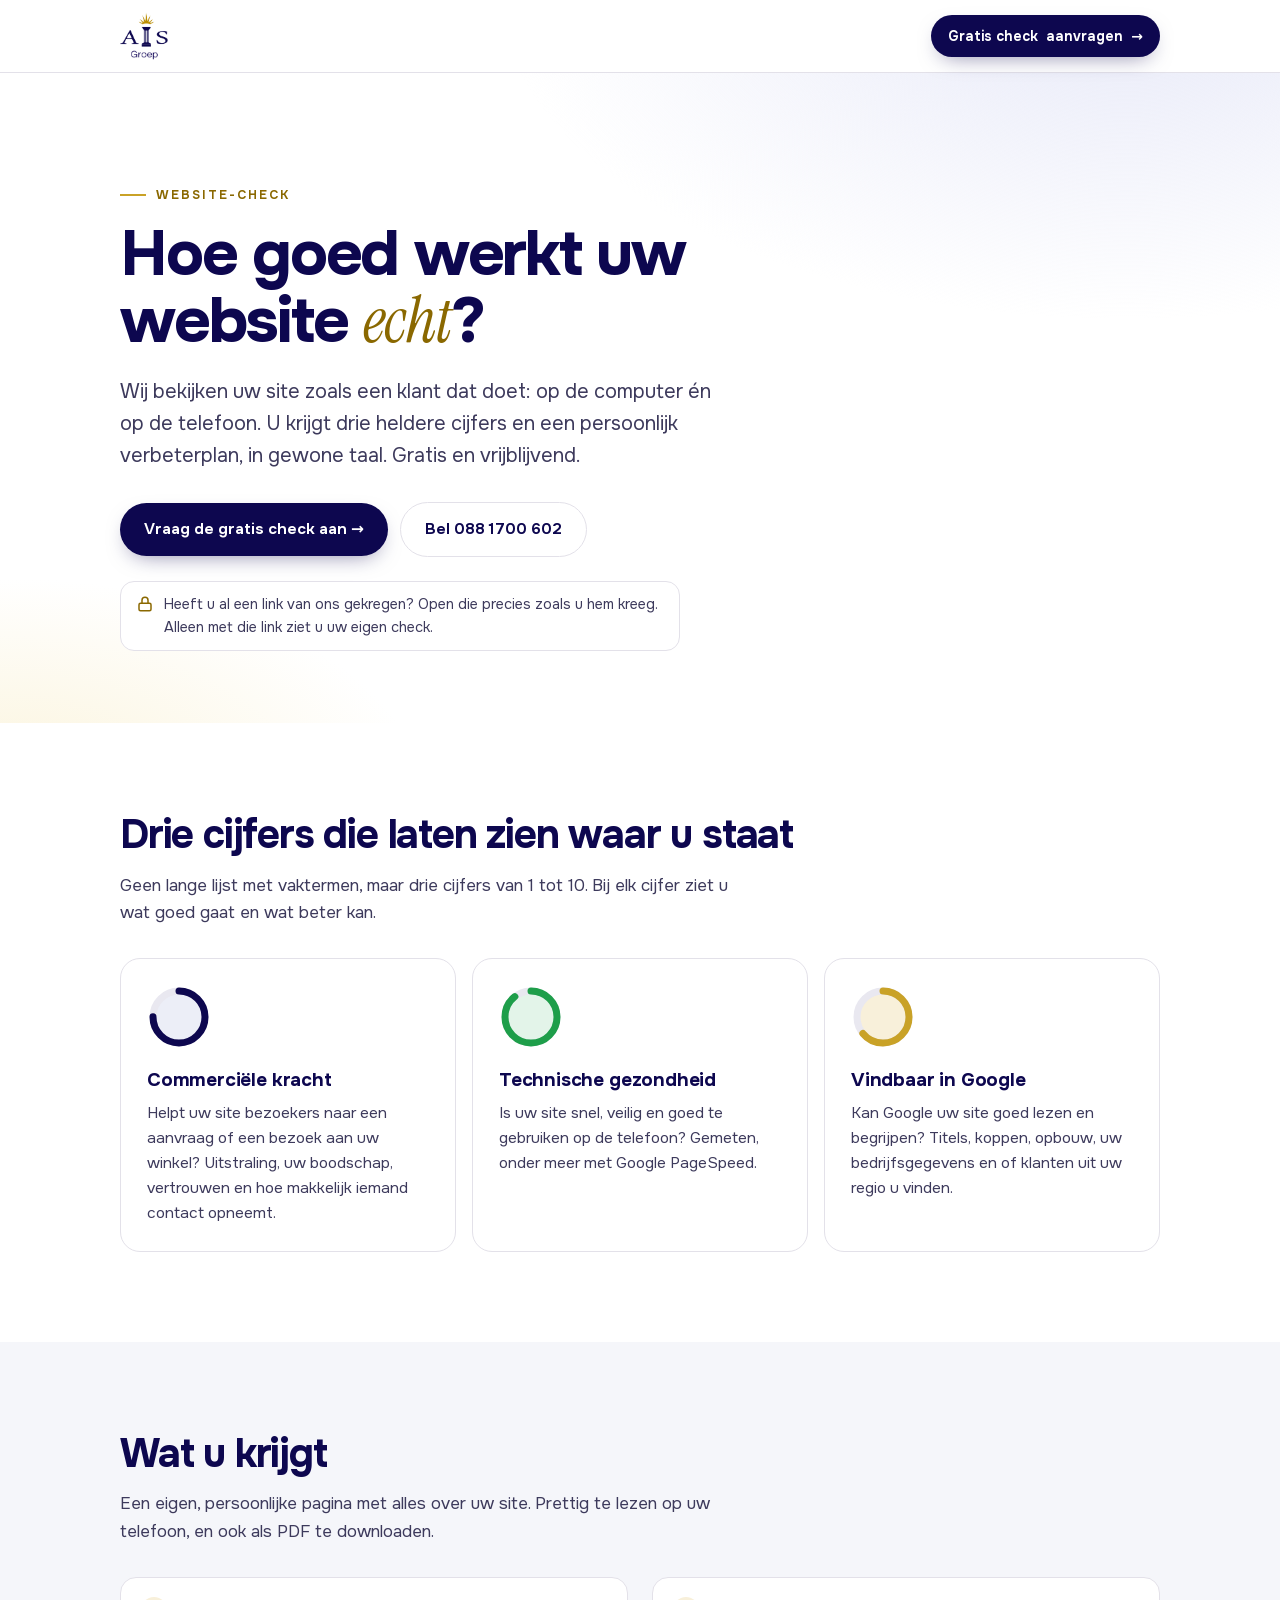
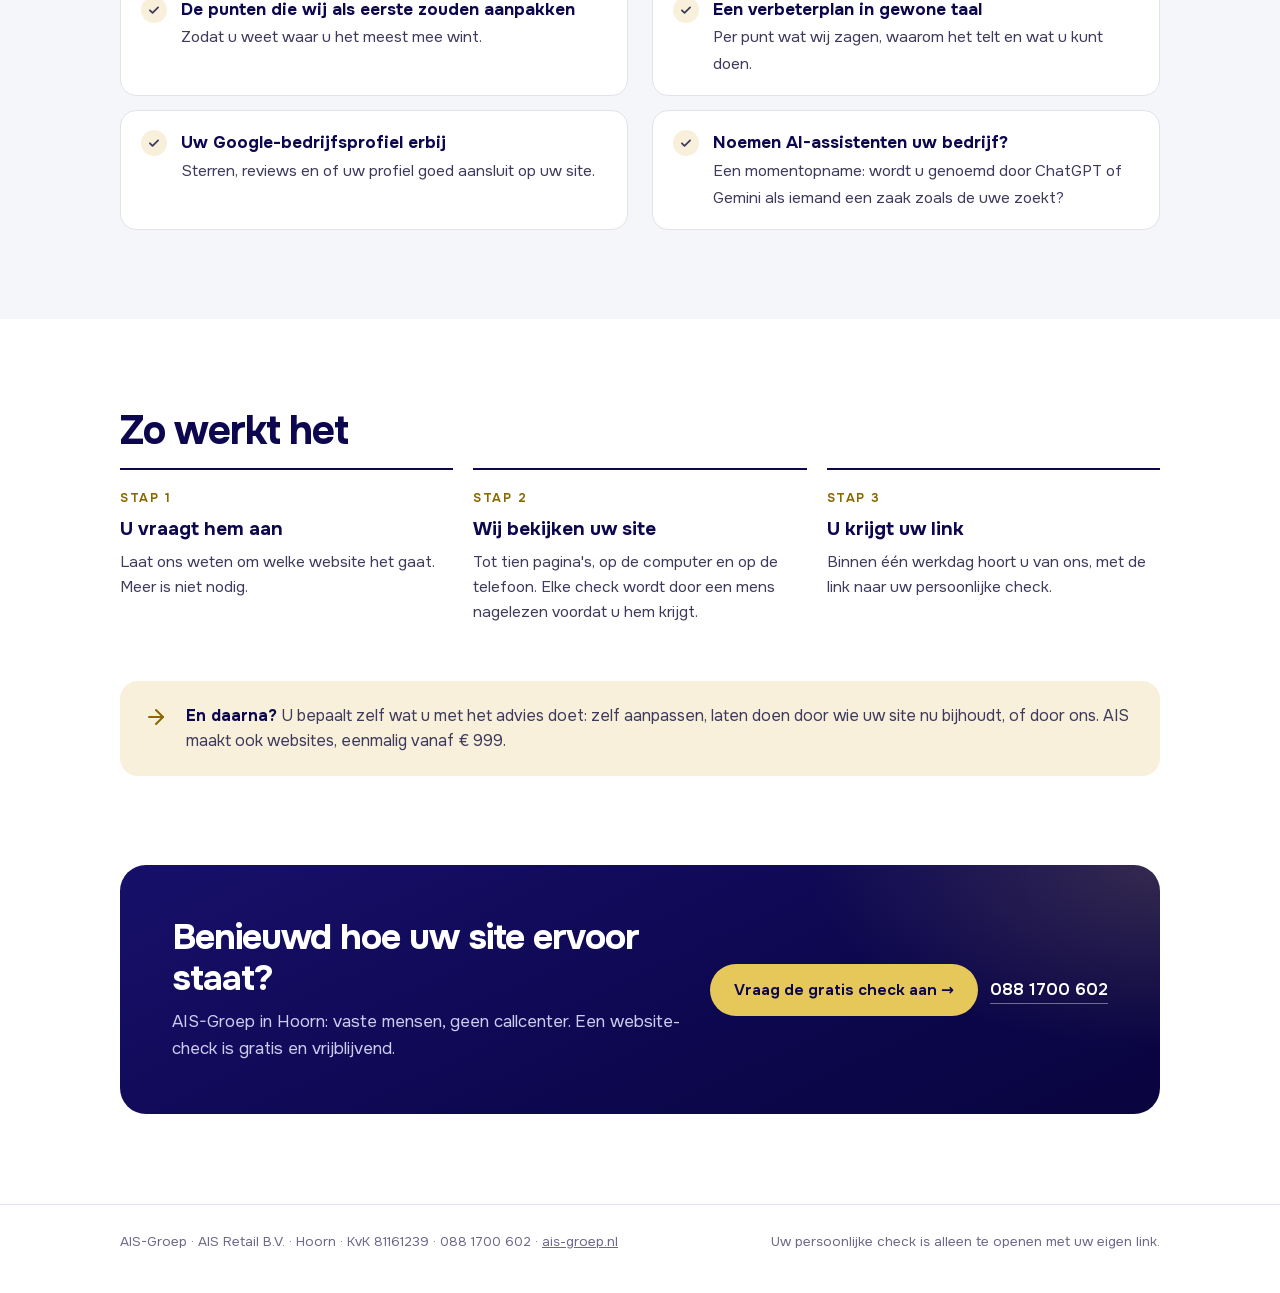
==== commit fcc6dfc0: "Beginpagina: uitleg over de website-check in de stijl van de nieuwe AIS-site, met aanvraagknop (blij" ====
--- a/index.html
+++ b/index.html
@@ -4,14 +4,165 @@
 <meta charset="utf-8">
 <meta name="viewport" content="width=device-width, initial-scale=1">
 <meta name="robots" content="noindex, nofollow">
+<meta name="color-scheme" content="light">
 <title>Website-check · AIS-Groep</title>
-<style>body { font-family: system-ui, -apple-system, sans-serif; color: #1C2340; background: #fff; } main { max-width: 560px; margin: 14vh auto; padding: 0 16px; line-height: 1.55; } a { color: #0D074F; }</style>
+<meta name="description" content="Gratis website-check van AIS-Groep: drie heldere cijfers en een persoonlijk verbeterplan voor uw website.">
+<link rel="icon" href="/assets/ais-logo.png" type="image/png">
+<link rel="preload" href="/assets/onest-latin.woff2" as="font" type="font/woff2" crossorigin>
+<!-- Aanvraagknoppen wijzen nu naar de contactpagina van de huidige site. Staat de nieuwe AIS-site live, verander dan alle
+     links met class="aanvraag" naar https://www.ais-groep.nl/website-laten-maken/?check#contact-website (opent het formulier met de check gekozen). -->
+<style>
+@font-face { font-family: 'Onest'; src: url(/assets/onest-latin.woff2) format('woff2'); font-weight: 400 800; font-display: swap; }
+@font-face { font-family: 'Instrument Serif'; src: url(/assets/instrument-serif-italic-latin.woff2) format('woff2'); font-style: italic; font-weight: 400; font-display: swap; }
+:root { --navy: #0d074f; --navy-2: #17106a; --ink: #15123a; --ink-2: #3d3a5c; --muted: #6b6889; --line: #e3e1e9; --papier: #f5f6fa;
+  --goud: #c9a227; --goud-licht: #e6c85a; --goud-tekst: #8a6800; --goud-zacht: #f8f0da; --goed: #1e9e4a; --beter: #c98a00; }
+* { box-sizing: border-box; margin: 0; padding: 0; }
+html { -webkit-text-size-adjust: 100%; }
+body { font-family: 'Onest', system-ui, -apple-system, sans-serif; color: var(--ink); background: #fff; line-height: 1.6; font-size: 17px; -webkit-font-smoothing: antialiased; }
+a { color: var(--navy); }
+.wrap { max-width: 1080px; margin: 0 auto; padding: 0 20px; }
+header { position: sticky; top: 0; z-index: 5; background: rgba(255,255,255,.9); -webkit-backdrop-filter: blur(10px); backdrop-filter: blur(10px); border-bottom: 1px solid var(--line); }
+header .wrap { display: flex; align-items: center; justify-content: space-between; height: 72px; gap: 12px; }
+header img { height: 48px; width: auto; display: block; }
+.btn { display: inline-flex; align-items: center; gap: 8px; border-radius: 999px; padding: 14px 24px; font-weight: 650; font-size: 15.5px; text-decoration: none; transition: transform .2s ease, box-shadow .2s ease, background .2s ease; }
+.btn:hover { transform: translateY(-1px); }
+.btn-navy { background: var(--navy); color: #fff; box-shadow: 0 8px 22px -10px rgba(13,7,79,.55); }
+.btn-licht { background: #fff; color: var(--navy); border: 1px solid var(--line); }
+.btn-goud { background: var(--goud-licht); color: var(--navy); }
+header .btn { padding: 10px 17px; font-size: 14px; white-space: nowrap; }
+.hero { padding: clamp(56px, 9vw, 104px) 0 clamp(44px, 6vw, 72px); background: radial-gradient(900px 480px at 88% -90px, #e7e9f8, transparent 70%), radial-gradient(600px 300px at 0% 110%, #fbf4dc, transparent 70%); }
+.tag { display: inline-flex; align-items: center; gap: 10px; font-size: 12.5px; font-weight: 650; letter-spacing: .16em; text-transform: uppercase; color: var(--goud-tekst); margin-bottom: 16px; }
+.tag::before { content: ""; width: 26px; height: 2px; background: var(--goud); }
+h1 { font-size: clamp(38px, 6.2vw, 64px); line-height: 1.04; letter-spacing: -.035em; max-width: 14ch; font-weight: 750; color: var(--navy); }
+h1 em { font-family: 'Instrument Serif', Georgia, serif; font-style: italic; font-weight: 400; letter-spacing: -.01em; color: var(--goud-tekst); }
+.lead { font-size: clamp(17px, 2vw, 20px); color: var(--ink-2); max-width: 46ch; margin: 22px 0 30px; }
+.acties { display: flex; gap: 12px; flex-wrap: wrap; align-items: center; }
+.link-noot { margin-top: 24px; display: inline-flex; gap: 10px; align-items: flex-start; background: #fff; border: 1px solid var(--line); border-radius: 14px; padding: 11px 15px; font-size: 14.5px; color: var(--ink-2); max-width: 560px; }
+.link-noot svg { flex: none; width: 18px; height: 18px; margin-top: 2px; color: var(--goud-tekst); }
+section { padding: clamp(52px, 7vw, 92px) 0; }
+h2 { font-size: clamp(28px, 4vw, 40px); letter-spacing: -.03em; line-height: 1.12; margin-bottom: 14px; color: var(--navy); font-weight: 720; }
+.sub { color: var(--ink-2); max-width: 56ch; margin-bottom: 32px; }
+.drie { display: grid; grid-template-columns: repeat(3, 1fr); gap: 16px; }
+.cijfer { border: 1px solid var(--line); border-radius: 20px; padding: 26px; background: #fff; }
+.cijfer svg { width: 64px; height: 64px; display: block; margin-bottom: 16px; }
+.cijfer h3 { font-size: 19px; letter-spacing: -.01em; margin-bottom: 6px; color: var(--navy); }
+.cijfer p { color: var(--ink-2); font-size: 15.5px; }
+.papier { background: var(--papier); }
+.krijg { display: grid; grid-template-columns: 1fr 1fr; gap: 14px 24px; list-style: none; }
+.krijg li { display: flex; gap: 14px; align-items: flex-start; background: #fff; border-radius: 16px; padding: 18px 20px; border: 1px solid var(--line); }
+.krijg li b { display: block; color: var(--navy); }
+.krijg li span { color: var(--ink-2); font-size: 15.5px; }
+.vink { flex: none; width: 26px; height: 26px; border-radius: 50%; background: var(--goud-zacht); color: var(--goud-tekst); display: grid; place-items: center; margin-top: 1px; }
+.vink svg { width: 14px; height: 14px; }
+.stappen { display: grid; grid-template-columns: repeat(3, 1fr); gap: 20px; }
+.stap { border-top: 2px solid var(--navy); padding-top: 18px; }
+.stap small { display: block; font-size: 12.5px; font-weight: 650; letter-spacing: .12em; color: var(--goud-tekst); text-transform: uppercase; margin-bottom: 6px; }
+.stap h3 { font-size: 19px; margin-bottom: 6px; color: var(--navy); }
+.stap p { color: var(--ink-2); font-size: 15.5px; }
+.daarna { margin-top: clamp(36px, 5vw, 56px); display: flex; gap: 18px; align-items: flex-start; padding: 22px 24px; border-radius: 18px; background: var(--goud-zacht); color: var(--ink-2); font-size: 16px; }
+.daarna b { color: var(--navy); }
+.daarna svg { flex: none; width: 24px; height: 24px; color: var(--goud-tekst); margin-top: 2px; }
+.slot { display: flex; gap: 26px; align-items: center; justify-content: space-between; background: radial-gradient(500px 260px at 100% 0%, rgba(230,200,90,.18), transparent 70%), linear-gradient(155deg, var(--navy-2), var(--navy) 60%, #0a053f); color: #fff; border-radius: 26px; padding: clamp(28px, 4.5vw, 52px); }
+.slot h2 { color: #fff; font-size: clamp(26px, 3.4vw, 36px); margin-bottom: 10px; }
+.slot p { color: #cfcbef; max-width: 52ch; }
+.slot .acties { flex: none; }
+.slot a.tel { color: #fff; font-weight: 600; text-decoration: none; border-bottom: 1px solid rgba(255,255,255,.4); }
+footer { border-top: 1px solid var(--line); padding: 26px 0 40px; font-size: 13.5px; color: var(--muted); }
+footer .wrap { display: flex; justify-content: space-between; gap: 12px; flex-wrap: wrap; }
+footer a { color: var(--muted); }
+@media (max-width: 860px) {
+  .slot { flex-direction: column; align-items: flex-start; }
+}
+@media (max-width: 760px) {
+  body { font-size: 16px; }
+  .drie, .stappen, .krijg { grid-template-columns: 1fr; }
+  header .wrap { height: 64px; }
+  header img { height: 40px; }
+  header .btn span { display: none; }
+  header .btn { padding: 9px 14px; font-size: 13.5px; }
+  .daarna { flex-direction: column; gap: 10px; }
+}
+@media (prefers-reduced-motion: reduce) { .btn { transition: none; } .btn:hover { transform: none; } }
+</style>
 </head>
 <body>
+<header><div class="wrap">
+  <a href="https://www.ais-groep.nl/"><img src="/assets/ais-logo.png" alt="AIS-Groep" width="283" height="283"></a>
+  <a class="btn btn-navy aanvraag" href="https://www.ais-groep.nl/contact">Gratis check<span> aanvragen</span> →</a>
+</div></header>
+
 <main>
-<h1 style="font-size:24px;margin:0 0 8px">Persoonlijke website-checks</h1>
-<p>Hier staan de website-checks van AIS-Groep. Elke check heeft een eigen, persoonlijke link. Heeft u er een ontvangen? Open dan precies die link.</p>
-<p>Een website-check aanvragen kan via <a href="https://www.ais-groep.nl/contact">ais-groep.nl</a>.</p>
+  <div class="hero"><div class="wrap">
+    <span class="tag">Website-check</span>
+    <h1>Hoe goed werkt uw website <em>echt</em>?</h1>
+    <p class="lead">Wij bekijken uw site zoals een klant dat doet: op de computer én op de telefoon. U krijgt drie heldere cijfers en een persoonlijk verbeterplan, in gewone taal. Gratis en vrijblijvend.</p>
+    <div class="acties">
+      <a class="btn btn-navy aanvraag" href="https://www.ais-groep.nl/contact">Vraag de gratis check aan →</a>
+      <a class="btn btn-licht" href="tel:+31881700602">Bel 088 1700 602</a>
+    </div>
+    <p class="link-noot"><svg viewBox="0 0 24 24" fill="none" stroke="currentColor" stroke-width="2" stroke-linecap="round" stroke-linejoin="round" aria-hidden="true"><rect x="4" y="11" width="16" height="10" rx="2"/><path d="M8 11V7a4 4 0 0 1 8 0v4"/></svg><span>Heeft u al een link van ons gekregen? Open die precies zoals u hem kreeg. Alleen met die link ziet u uw eigen check.</span></p>
+  </div></div>
+
+  <section><div class="wrap">
+    <h2>Drie cijfers die laten zien waar u staat</h2>
+    <p class="sub">Geen lange lijst met vaktermen, maar drie cijfers van 1 tot 10. Bij elk cijfer ziet u wat goed gaat en wat beter kan.</p>
+    <div class="drie">
+      <div class="cijfer">
+        <svg viewBox="0 0 64 64" aria-hidden="true"><circle cx="32" cy="32" r="26" fill="#eceef7" stroke="#e9e8f0" stroke-width="7"/><circle cx="32" cy="32" r="26" fill="none" stroke="#0d074f" stroke-width="7" stroke-linecap="round" stroke-dasharray="122 164" transform="rotate(-90 32 32)"/></svg>
+        <h3>Commerciële kracht</h3>
+        <p>Helpt uw site bezoekers naar een aanvraag of een bezoek aan uw winkel? Uitstraling, uw boodschap, vertrouwen en hoe makkelijk iemand contact opneemt.</p>
+      </div>
+      <div class="cijfer">
+        <svg viewBox="0 0 64 64" aria-hidden="true"><circle cx="32" cy="32" r="26" fill="#e3f4e9" stroke="#e9e8f0" stroke-width="7"/><circle cx="32" cy="32" r="26" fill="none" stroke="#1e9e4a" stroke-width="7" stroke-linecap="round" stroke-dasharray="145 164" transform="rotate(-90 32 32)"/></svg>
+        <h3>Technische gezondheid</h3>
+        <p>Is uw site snel, veilig en goed te gebruiken op de telefoon? Gemeten, onder meer met Google PageSpeed.</p>
+      </div>
+      <div class="cijfer">
+        <svg viewBox="0 0 64 64" aria-hidden="true"><circle cx="32" cy="32" r="26" fill="#f8f0da" stroke="#e9e8f0" stroke-width="7"/><circle cx="32" cy="32" r="26" fill="none" stroke="#c9a227" stroke-width="7" stroke-linecap="round" stroke-dasharray="104 164" transform="rotate(-90 32 32)"/></svg>
+        <h3>Vindbaar in Google</h3>
+        <p>Kan Google uw site goed lezen en begrijpen? Titels, koppen, opbouw, uw bedrijfsgegevens en of klanten uit uw regio u vinden.</p>
+      </div>
+    </div>
+  </div></section>
+
+  <section class="papier"><div class="wrap">
+    <h2>Wat u krijgt</h2>
+    <p class="sub">Een eigen, persoonlijke pagina met alles over uw site. Prettig te lezen op uw telefoon, en ook als PDF te downloaden.</p>
+    <ul class="krijg">
+      <li><span class="vink"><svg viewBox="0 0 24 24" fill="none" stroke="currentColor" stroke-width="3" stroke-linecap="round" stroke-linejoin="round" aria-hidden="true"><path d="M5 12.5l4.5 4.5L19 7.5"/></svg></span><div><b>De punten die wij als eerste zouden aanpakken</b><span>Zodat u weet waar u het meest mee wint.</span></div></li>
+      <li><span class="vink"><svg viewBox="0 0 24 24" fill="none" stroke="currentColor" stroke-width="3" stroke-linecap="round" stroke-linejoin="round" aria-hidden="true"><path d="M5 12.5l4.5 4.5L19 7.5"/></svg></span><div><b>Een verbeterplan in gewone taal</b><span>Per punt wat wij zagen, waarom het telt en wat u kunt doen.</span></div></li>
+      <li><span class="vink"><svg viewBox="0 0 24 24" fill="none" stroke="currentColor" stroke-width="3" stroke-linecap="round" stroke-linejoin="round" aria-hidden="true"><path d="M5 12.5l4.5 4.5L19 7.5"/></svg></span><div><b>Uw Google-bedrijfsprofiel erbij</b><span>Sterren, reviews en of uw profiel goed aansluit op uw site.</span></div></li>
+      <li><span class="vink"><svg viewBox="0 0 24 24" fill="none" stroke="currentColor" stroke-width="3" stroke-linecap="round" stroke-linejoin="round" aria-hidden="true"><path d="M5 12.5l4.5 4.5L19 7.5"/></svg></span><div><b>Noemen AI-assistenten uw bedrijf?</b><span>Een momentopname: wordt u genoemd door ChatGPT of Gemini als iemand een zaak zoals de uwe zoekt?</span></div></li>
+    </ul>
+  </div></section>
+
+  <section><div class="wrap">
+    <h2>Zo werkt het</h2>
+    <div class="stappen">
+      <div class="stap"><small>Stap 1</small><h3>U vraagt hem aan</h3><p>Laat ons weten om welke website het gaat. Meer is niet nodig.</p></div>
+      <div class="stap"><small>Stap 2</small><h3>Wij bekijken uw site</h3><p>Tot tien pagina's, op de computer en op de telefoon. Elke check wordt door een mens nagelezen voordat u hem krijgt.</p></div>
+      <div class="stap"><small>Stap 3</small><h3>U krijgt uw link</h3><p>Binnen één werkdag hoort u van ons, met de link naar uw persoonlijke check.</p></div>
+    </div>
+    <p class="daarna"><svg viewBox="0 0 24 24" fill="none" stroke="currentColor" stroke-width="2" stroke-linecap="round" stroke-linejoin="round" aria-hidden="true"><path d="M5 12h14"/><path d="m12 5 7 7-7 7"/></svg><span><b>En daarna?</b> U bepaalt zelf wat u met het advies doet: zelf aanpassen, laten doen door wie uw site nu bijhoudt, of door ons. AIS maakt ook websites, eenmalig vanaf € 999.</span></p>
+  </div></section>
+
+  <section style="padding-top:0"><div class="wrap">
+    <div class="slot">
+      <div>
+        <h2>Benieuwd hoe uw site ervoor staat?</h2>
+        <p>AIS-Groep in Hoorn: vaste mensen, geen callcenter. Een website-check is gratis en vrijblijvend.</p>
+      </div>
+      <div class="acties">
+        <a class="btn btn-goud aanvraag" href="https://www.ais-groep.nl/contact">Vraag de gratis check aan →</a>
+        <a class="tel" href="tel:+31881700602">088 1700 602</a>
+      </div>
+    </div>
+  </div></section>
 </main>
+
+<footer><div class="wrap">
+  <span>AIS-Groep · AIS Retail B.V. · Hoorn · KvK 81161239 · 088 1700 602 · <a href="https://www.ais-groep.nl/">ais-groep.nl</a></span>
+  <span>Uw persoonlijke check is alleen te openen met uw eigen link.</span>
+</div></footer>
 </body>
 </html>
